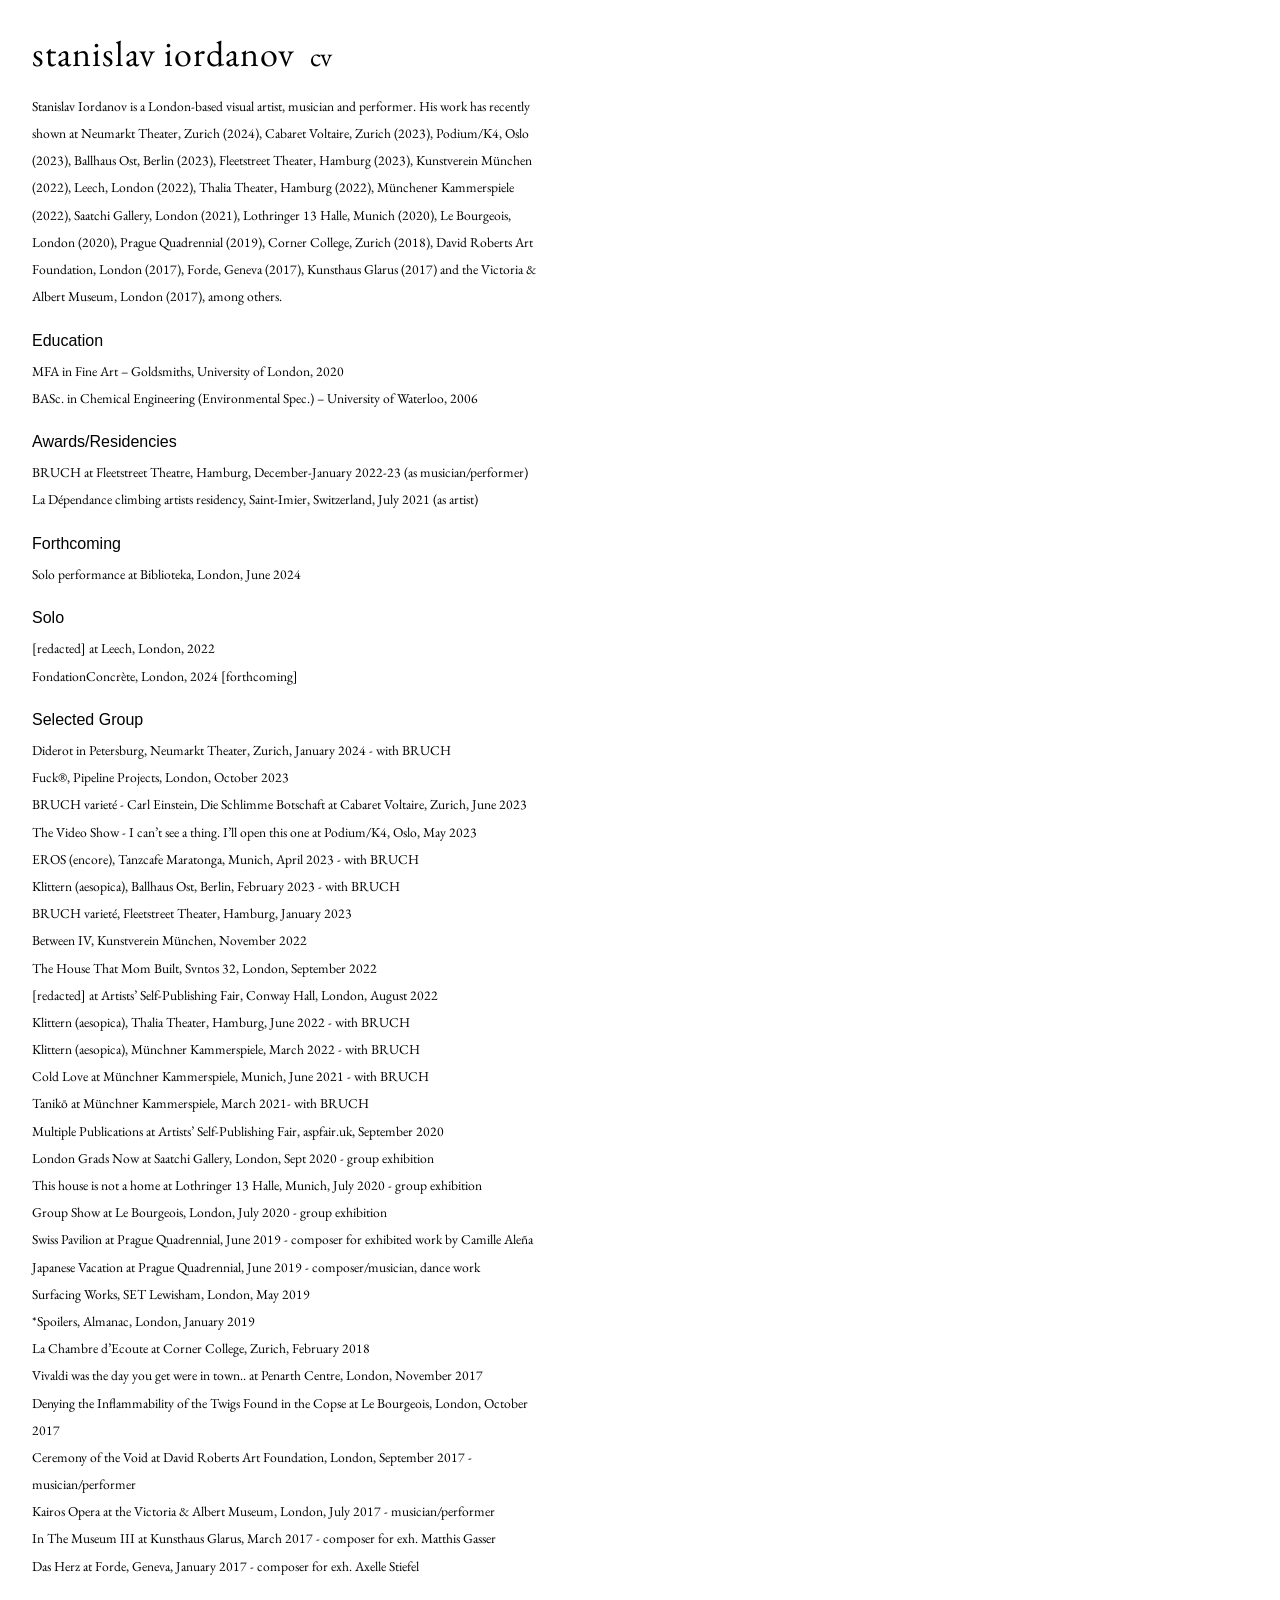
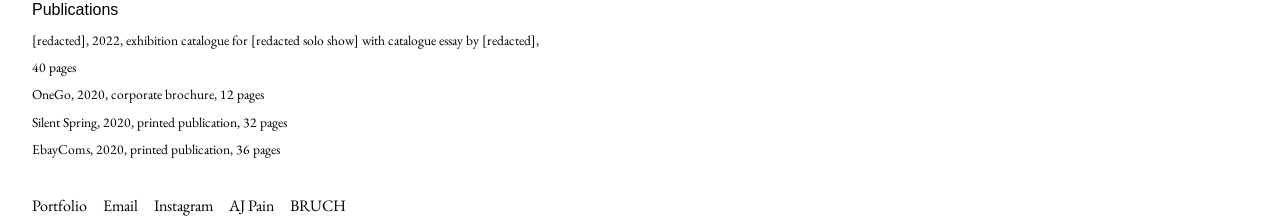
==== cv.html @ e5a2b938 "Add files via upload" ====
<!DOCTYPE html>
<html lang="en">
<head>
    <meta charset="UTF-8">
    <meta http-equiv="X-UA-Compatible" content="IE=edge">
    <meta name="viewport" content="width=device-width, initial-scale=1.0">
    <title>cv</title>
    <link rel="stylesheet" href="css/main.css" type="text/css">
    <link rel="preconnect" href="https://fonts.googleapis.com">
    <link rel="preconnect" href="https://fonts.gstatic.com" crossorigin>
    <link href="https://fonts.googleapis.com/css2?family=EB+Garamond&display=swap" rel="stylesheet">
</head>
<body class="portfolio">
    <div class="wrapper">
        <header>
            <nav>
                <a href="/"><h1>stanislav iordanov</h1></a>
                <h2>cv</h2>
            </nav>
        </header>
        <main>
            <section class="section-cv">
                <p>
                    Stanislav Iordanov is a London-based visual artist, musician and performer. His work has recently shown at Neumarkt Theater, Zurich (2024), Cabaret Voltaire,
                    Zurich (2023), Podium/K4, Oslo (2023), Ballhaus Ost, Berlin (2023), Fleetstreet Theater, Hamburg (2023), Kunstverein München (2022),
                    Leech, London (2022), Thalia Theater, Hamburg (2022), Münchener Kammerspiele (2022), Saatchi Gallery, London (2021),
                    Lothringer 13 Halle, Munich (2020), Le Bourgeois, London (2020), Prague Quadrennial (2019), Corner College, Zurich (2018),
                    David Roberts Art Foundation, London (2017), Forde, Geneva (2017), Kunsthaus Glarus (2017) and the Victoria & Albert Museum, London (2017), among others.
                </p>
            </section>
            <section class="section-cv">
                <h4>Education</h4>
                <p>MFA in Fine Art – Goldsmiths, University of London, 2020</p>
                <p>BASc. in Chemical Engineering (Environmental Spec.) – University of Waterloo, 2006</p>
            </section>
            <section class="section-cv">
                <h4>Awards/Residencies</h4>
                <p>BRUCH at Fleetstreet Theatre, Hamburg, December-January 2022-23 (as musician/performer)</p>
                <p>La Dépendance climbing artists residency, Saint-Imier, Switzerland, July 2021 (as artist)</p>
            </section>
            <section class="section-cv">
                <h4>Forthcoming</h4>
                <p>Solo performance at Biblioteka, London, June 2024</p>
            </section>
            <section class="section-cv">
                <h4>Solo</h4>
                <p>[redacted] at Leech, London, 2022</p>
                <p>FondationConcrète, London, 2024 [forthcoming]</p>
            </section>
            <section class="section-cv">
                <h4>Selected Group</h4>
                <p>Diderot in Petersburg, Neumarkt Theater, Zurich, January 2024 - with BRUCH</p>
                <p>Fuck®, Pipeline Projects, London, October 2023</p>
                <p>BRUCH varieté - Carl Einstein, Die Schlimme Botschaft at Cabaret Voltaire, Zurich, June 2023</p>
                <p>The Video Show - I can’t see a thing. I’ll open this one at Podium/K4, Oslo, May 2023</p>
                <p>EROS (encore), Tanzcafe Maratonga, Munich, April 2023 - with BRUCH</p>
                <p>Klittern (aesopica), Ballhaus Ost, Berlin, February 2023 - with BRUCH</p>
                <p>BRUCH varieté, Fleetstreet Theater, Hamburg, January 2023</p>
                <p>Between IV, Kunstverein München, November 2022</p>
                <p>The House That Mom Built, Svntos 32, London, September 2022</p>
                <p>[redacted] at Artists’ Self-Publishing Fair, Conway Hall, London, August 2022</p>
                <p>Klittern (aesopica), Thalia Theater, Hamburg, June 2022 - with BRUCH</p>
                <p>Klittern (aesopica), Münchner Kammerspiele, March 2022 - with BRUCH</p>
                <p>Cold Love at Münchner Kammerspiele, Munich, June 2021 - with BRUCH</p>
                <p>Tanikō at Münchner Kammerspiele, March 2021- with BRUCH</p>
                <p>Multiple Publications at Artists’ Self-Publishing Fair, aspfair.uk, September 2020</p>
                <p>London Grads Now at Saatchi Gallery, London, Sept 2020 - group exhibition</p>
                <p>This house is not a home at Lothringer 13 Halle, Munich, July 2020 - group exhibition</p>
                <p>Group Show at Le Bourgeois, London, July 2020 - group exhibition</p>
                <p>Swiss Pavilion at Prague Quadrennial, June 2019 - composer for exhibited work by Camille Aleña</p>
                <p>Japanese Vacation at Prague Quadrennial, June 2019 - composer/musician, dance work</p>
                <p>Surfacing Works, SET Lewisham, London, May 2019</p>
                <p>*Spoilers, Almanac, London, January 2019</p>
                <p>La Chambre d’Ecoute at Corner College, Zurich, February 2018</p>
                <p>Vivaldi was the day you get were in town.. at Penarth Centre, London, November 2017</p>
                <p>Denying the Inflammability of the Twigs Found in the Copse at Le Bourgeois, London, October 2017</p>
                <p>Ceremony of the Void at David Roberts Art Foundation, London, September 2017 - musician/performer</p>
                <p>Kairos Opera at the Victoria & Albert Museum, London, July 2017 - musician/performer</p>
                <p>In The Museum III at Kunsthaus Glarus, March 2017 - composer for exh. Matthis Gasser</p>
                <p>Das Herz at Forde, Geneva, January 2017 - composer for exh. Axelle Stiefel</p>
            </section>
            <section class="section-cv">
                <h4>Publications</h4>
                <p>[redacted], 2022, exhibition catalogue for [redacted solo show] with catalogue essay by [redacted], 40 pages</p>
                <p>OneGo, 2020, corporate brochure, 12 pages</p>
                <p>Silent Spring, 2020, printed publication, 32 pages</p>
                <p>EbayComs, 2020, printed publication, 36 pages</p>
            </section>
            <section class="section-cv">
                <ul class="cv-list">
                    <li>
                        <a href="/portfolio.html">Portfolio</a>
                    </li>
                    <li>
                        <a href="mailto:workandnonwork@gmail.com">Email</a>
                    </li>
                    <li>
                        <a href="https://www.instagram.com/stanislav_pain/" target="_blank">Instagram</a>
                    </li>
                    <li>
                        <a href="/ajpain/gigsreleases.html">AJ Pain</a>
                    </li>
                    <li>
                        <a href="https://www.instagram.com/bruch_actually/" target="_blank">BRUCH</a>
                    </li>
                </ul>
            </section>
        </main>
    </div>
</body>
</html>
---- css/main.css ----
/* || Tags || */

* {
    background-color: #fff;
    box-sizing: border-box;
    font-family: 'EB Garamond', serif;
}

a {
	color: #000;
	font-display: normal;
}

	a:link {
		text-decoration: none;
	}

	a:visited {
		color: #000;
		text-decoration: none;
	}

	a:active {
		text-decoration:wavy;
	}

b {
	font-family: inherit;
}

button {
	border: none;
}

em {
	font-family: inherit;
}

h1 {
	font-size: 2.25rem;
	font-weight: normal;
    letter-spacing: 1px;
	margin-bottom: 1rem;
	text-emphasis: none;
}

h1:hover {
	background-color: #00aeef;
	--mask:
    radial-gradient(20.35px at 50% calc(100% + 13.65px),#0000 calc(99% - 3px),#000 calc(101% - 3px) 99%,#0000 101%) calc(50% - 26px) calc(50% - 8px + .5px)/52px 16px repeat-x,
    radial-gradient(20.35px at 50% -13.65px,#0000 calc(99% - 3px),#000 calc(101% - 3px) 99%,#0000 101%) 50% calc(50% + 8px)/52px 16px repeat-x;
  	-webkit-mask: var(--mask);
    mask: var(--mask);
	max-width:100%;
	text-decoration: none;
}

h2 {
	font-size: 1.75rem;
	font-weight: normal;
	margin: 0;
	padding: 0;
}

h4 {
	font-family: Arial, Helvetica, sans-serif;
	font-weight: normal;
	margin-bottom: 0.5rem;
	margin-top: 1;
}

h5 {
	font-family: Arial, Helvetica, sans-serif;
	font-size: 0.625rem;
	text-align: left;
}

h5 a {
	font-family: Arial, Helvetica, sans-serif;
}

header {
	margin-left: 2rem;
}

header nav {
	align-items: baseline;
	display: flex;
	flex-direction: row;
}

header h1 {
	margin-right: 0.938rem;
}

html,
body {
	height: 100%;
	height: 100vh;
	height: -webkit-fill-available;
	margin: 0;
	padding: 0;
	min-height: 100vh;
}

li {
	margin-bottom: 0;
	margin-right: 1rem;
	padding:0;
}

main {
    display: flex;
	flex: 1 0 auto;
	flex-direction: column;
    flex-grow: 1;
	grid-area: main;
	margin:0;
	max-height: 100%;
	max-width: 100%;
	padding: 0;
}

p {
	font-size: 0.85rem;
	line-height: 2;
	margin: 0;
}

section {
	display: flex;
	flex-direction: column;
	max-width: 100%;
}

ul {
    list-style: none;
	margin: 0;
	padding: 0;
}

/* || Classes || */

.cv-list {
	display: flex;
	flex-direction: row;
	margin-top: 2rem;
}

.menu-name:hover {
	background-color: #00aeef;
	--mask:
    radial-gradient(20.35px at 50% calc(100% + 13.65px),#0000 calc(99% - 3px),#000 calc(101% - 3px) 99%,#0000 101%) calc(50% - 26px) calc(50% - 8px + .5px)/52px 16px repeat-x,
    radial-gradient(20.35px at 50% -13.65px,#0000 calc(99% - 3px),#000 calc(101% - 3px) 99%,#0000 101%) 50% calc(50% + 8px)/52px 16px repeat-x;
  	-webkit-mask: var(--mask);
    mask: var(--mask);
	max-width:16%;
	text-decoration: line-through #00aeef;
}

	.menu-name#aj:hover {
		max-width:6%;
	}

.section-cv {
	margin-left: 2rem;
	width: 40%;
}

.splash {
	justify-content: center;
}

	.splash nav {
		margin-left: 2rem;
	}

.submenu {
	animation: fadeIn 1s;
	padding-left: 2.5rem;
}

.submenu h2:hover {
	background-color: #00aeef;
	--mask:
    radial-gradient(20.35px at 50% calc(100% + 13.65px),#0000 calc(99% - 3px),#000 calc(101% - 3px) 99%,#0000 101%) calc(50% - 26px) calc(50% - 8px + .5px)/52px 16px repeat-x,
    radial-gradient(20.35px at 50% -13.65px,#0000 calc(99% - 3px),#000 calc(101% - 3px) 99%,#0000 101%) 50% calc(50% + 8px)/52px 16px repeat-x;
  	-webkit-mask: var(--mask);
    mask: var(--mask);
	max-width:10%;
	text-decoration: line-through #00aeef;
}

@keyframes fadeIn {
	0% { opacity: 0; }
	100% { opacity: 1; }
}

.wrapper {
	display: grid;
	grid-template-rows: auto 1fr auto;
	grid-template-columns: 100%;
	grid-template-areas:
		'header'
		'main'
		'footer';
	min-height: 100vh;
	height: -moz-available;          /* WebKit-based browsers will ignore this. */
    height: -webkit-fill-available;  /* Mozilla-based browsers will ignore this. */
    height: fill-available;
	width: 100%;
}

.wrapper>* {
	padding: 0;
}

/* || @mediaqueries || */

@media only screen and (max-width: 576px) {
	header {
		margin-left: 1rem;
	}

	main {
		margin: 1rem;
	}

	.section-cv {
		margin-left: 0;
		width:70%;
		max-width:100%;
	}
  }
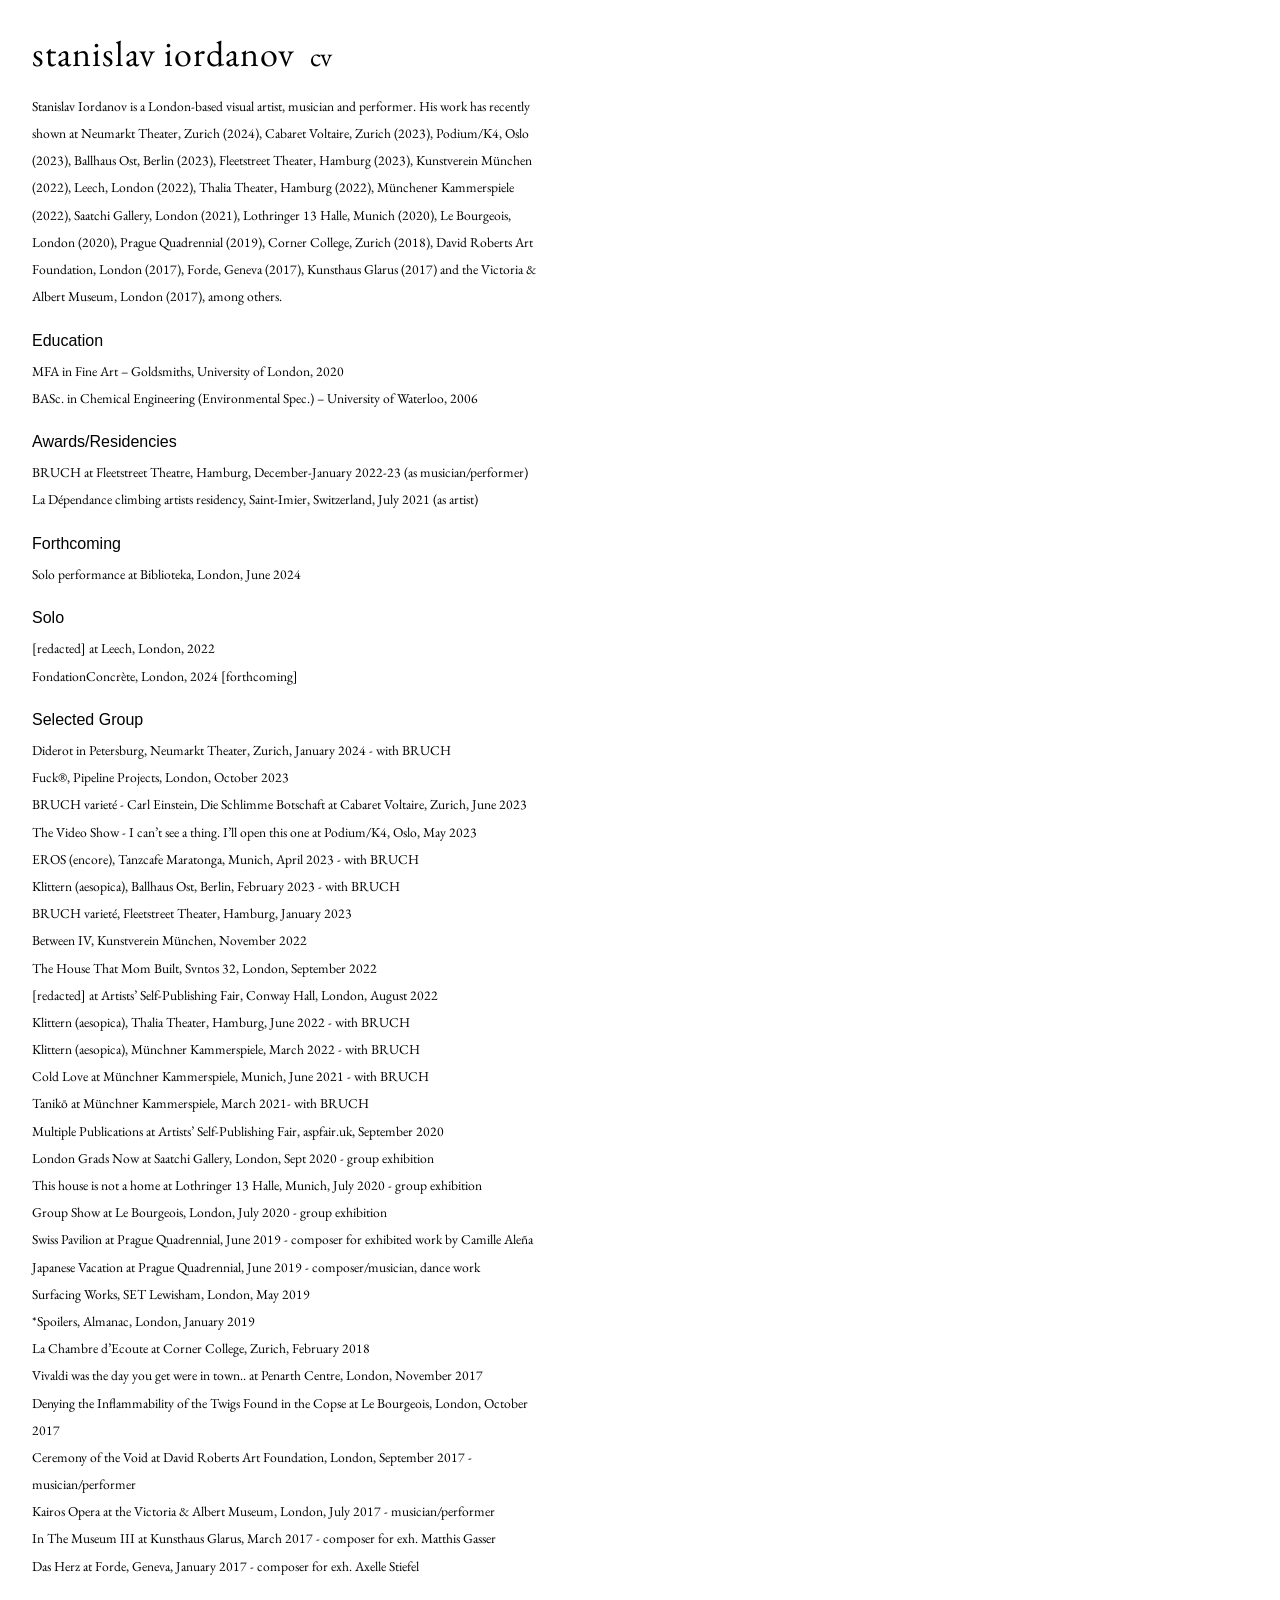
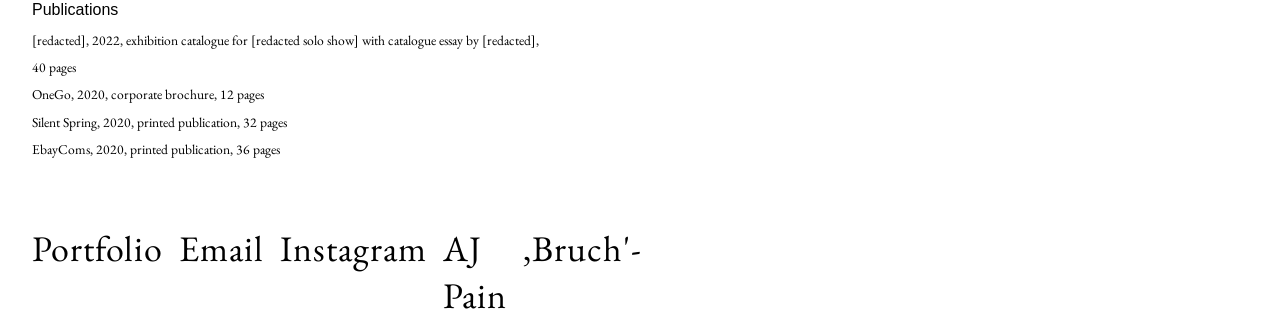
==== commit 740529c0: "Update cv.html" ====
--- a/cv.html
+++ b/cv.html
@@ -87,24 +87,24 @@
                 <p>EbayComs, 2020, printed publication, 36 pages</p>
             </section>
             <section class="section-cv">
-                <ul class="cv-list">
-                    <li>
-                        <a href="/portfolio.html">Portfolio</a>
-                    </li>
-                    <li>
-                        <a href="mailto:workandnonwork@gmail.com">Email</a>
-                    </li>
-                    <li>
-                        <a href="https://www.instagram.com/stanislav_pain/" target="_blank">Instagram</a>
-                    </li>
-                    <li>
-                        <a href="/ajpain/gigsreleases.html">AJ Pain</a>
-                    </li>
-                    <li>
-                        <a href="https://www.instagram.com/bruch_actually/" target="_blank">BRUCH</a>
-                    </li>
-                </ul>
-            </section>
+        <ul class="cv-list">
+            <li>
+                <a href="/portfolio.html"><h1 class="menu-name">Portfolio</h1></a>
+            </li>
+            <li>
+                <a href="mailto:workandnonwork@gmail.com"><h1 class="menu-name">Email</h1></a>
+            </li>
+            <li>
+                <a href="https://www.instagram.com/stanislav_pain/" target="_blank"><h1 class="menu-name">Instagram</h1></a>
+            </li>
+            <li>
+                <a href="/ajpain/gigsreleases.html"><h1 class="menu-name">AJ Pain</h1></a>
+            </li>
+            <li>
+                <a href="https://www.bruch.net/" target="_blank"><h1 class="menu-name">,Bruch'-</h1></a>
+            </li>
+    </ul>
+</section>
         </main>
     </div>
 </body>
--- a/css/main.css
+++ b/css/main.css
@@ -37,6 +37,8 @@
 }
 
 h1 {
+	display: inline-block;
+	width: fit-content;
 	font-size: 2.25rem;
 	font-weight: normal;
     letter-spacing: 1px;
@@ -46,16 +48,18 @@
 
 h1:hover {
 	background-color: #00aeef;
+	color: transparent;
 	--mask:
     radial-gradient(20.35px at 50% calc(100% + 13.65px),#0000 calc(99% - 3px),#000 calc(101% - 3px) 99%,#0000 101%) calc(50% - 26px) calc(50% - 8px + .5px)/52px 16px repeat-x,
     radial-gradient(20.35px at 50% -13.65px,#0000 calc(99% - 3px),#000 calc(101% - 3px) 99%,#0000 101%) 50% calc(50% + 8px)/52px 16px repeat-x;
   	-webkit-mask: var(--mask);
     mask: var(--mask);
-	max-width:100%;
 	text-decoration: none;
 }
 
 h2 {
+	display: inline-block;
+	width: fit-content;
 	font-size: 1.75rem;
 	font-weight: normal;
 	margin: 0;
@@ -149,31 +153,35 @@
 
 .menu-name:hover {
 	background-color: #00aeef;
+	color: transparent;
 	--mask:
     radial-gradient(20.35px at 50% calc(100% + 13.65px),#0000 calc(99% - 3px),#000 calc(101% - 3px) 99%,#0000 101%) calc(50% - 26px) calc(50% - 8px + .5px)/52px 16px repeat-x,
     radial-gradient(20.35px at 50% -13.65px,#0000 calc(99% - 3px),#000 calc(101% - 3px) 99%,#0000 101%) 50% calc(50% + 8px)/52px 16px repeat-x;
   	-webkit-mask: var(--mask);
     mask: var(--mask);
-	max-width:16%;
 	text-decoration: line-through #00aeef;
 }
-
-	.menu-name#aj:hover {
-		max-width:6%;
-	}
 
 .section-cv {
 	margin-left: 2rem;
 	width: 40%;
 }
 
+/*.splash {
+	justify-content: center;
+}*/
+
 .splash {
-	justify-content: center;
+	justify-content: flex-start;
 }
 
 	.splash nav {
+		margin-top: calc(50vh - 130px);   /* 70px = half of the 140px measured height */
 		margin-left: 2rem;
 	}
+
+
+
 
 .submenu {
 	animation: fadeIn 1s;
@@ -182,12 +190,12 @@
 
 .submenu h2:hover {
 	background-color: #00aeef;
+	color: transparent;
 	--mask:
     radial-gradient(20.35px at 50% calc(100% + 13.65px),#0000 calc(99% - 3px),#000 calc(101% - 3px) 99%,#0000 101%) calc(50% - 26px) calc(50% - 8px + .5px)/52px 16px repeat-x,
     radial-gradient(20.35px at 50% -13.65px,#0000 calc(99% - 3px),#000 calc(101% - 3px) 99%,#0000 101%) 50% calc(50% + 8px)/52px 16px repeat-x;
   	-webkit-mask: var(--mask);
     mask: var(--mask);
-	max-width:10%;
 	text-decoration: line-through #00aeef;
 }
 
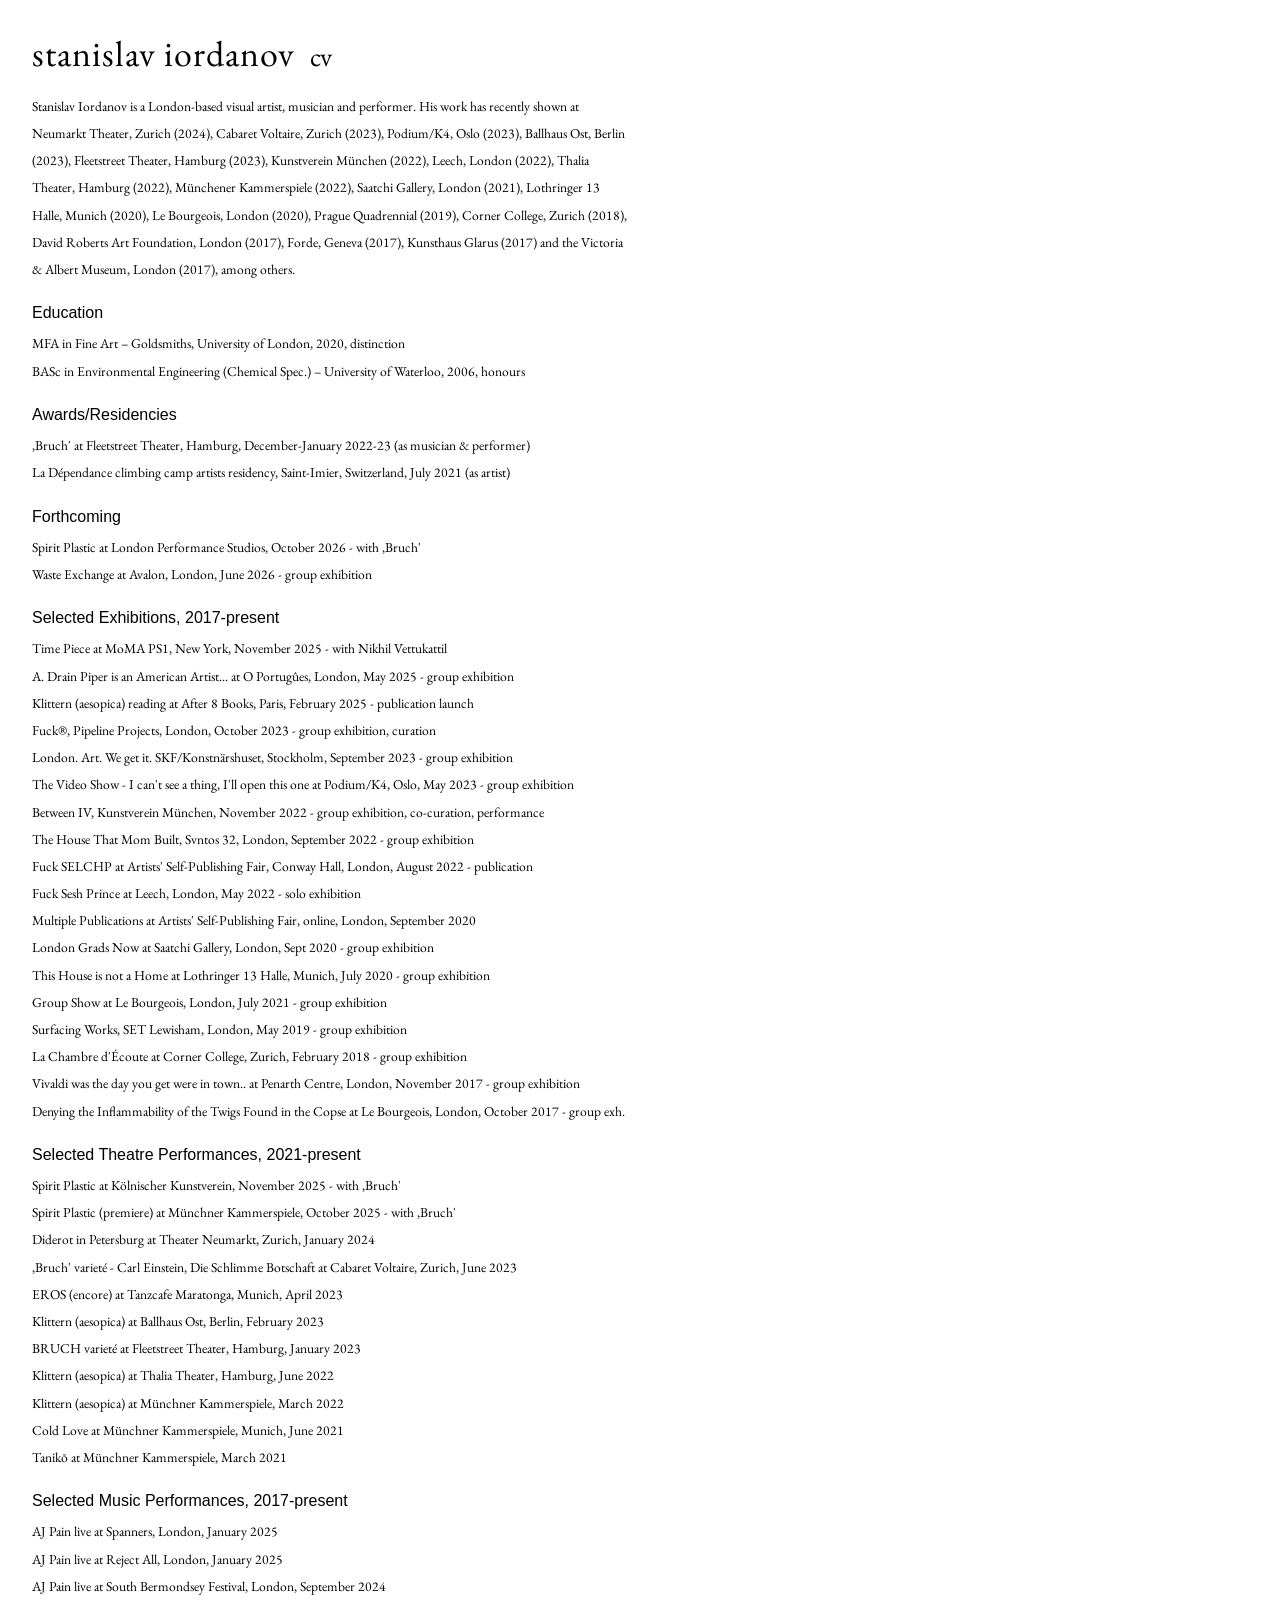
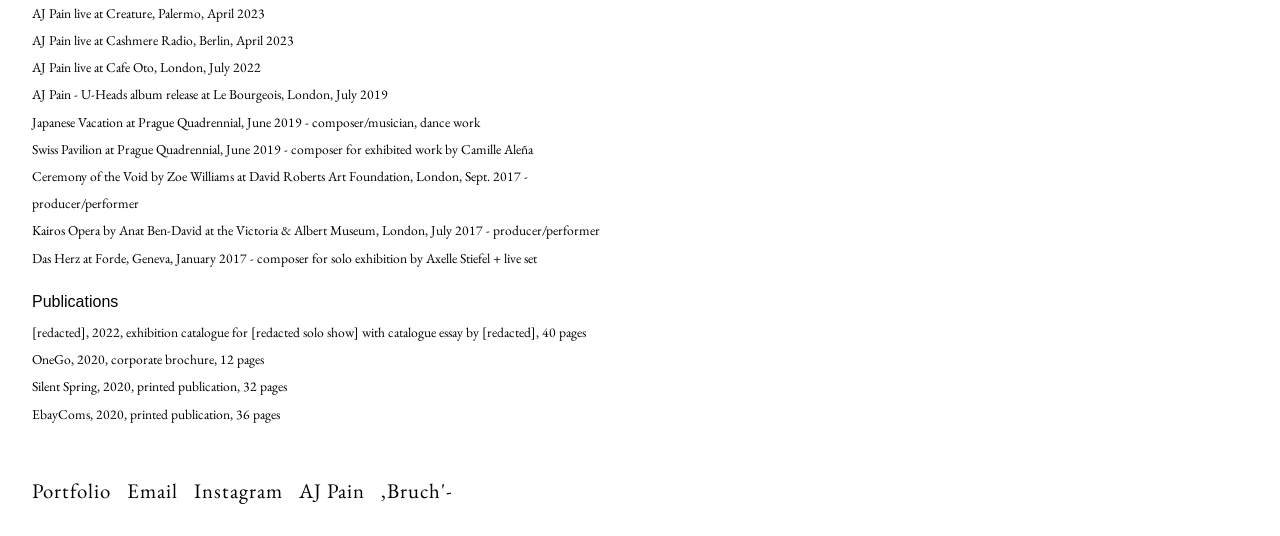
==== commit 494ea619: "cv section fixed" ====
--- a/cv.html
+++ b/cv.html
@@ -30,54 +30,68 @@
             </section>
             <section class="section-cv">
                 <h4>Education</h4>
-                <p>MFA in Fine Art – Goldsmiths, University of London, 2020</p>
-                <p>BASc. in Chemical Engineering (Environmental Spec.) – University of Waterloo, 2006</p>
+                <p>MFA in Fine Art – Goldsmiths, University of London, 2020, distinction</p>
+                <p>BASc in Environmental Engineering (Chemical Spec.) – University of Waterloo, 2006, honours</p>
             </section>
             <section class="section-cv">
                 <h4>Awards/Residencies</h4>
-                <p>BRUCH at Fleetstreet Theatre, Hamburg, December-January 2022-23 (as musician/performer)</p>
-                <p>La Dépendance climbing artists residency, Saint-Imier, Switzerland, July 2021 (as artist)</p>
+                <p>,Bruch' at Fleetstreet Theater, Hamburg, December-January 2022-23 (as musician & performer)</p>
+                <p>La Dépendance climbing camp artists residency, Saint-Imier, Switzerland, July 2021 (as artist)</p>
             </section>
             <section class="section-cv">
                 <h4>Forthcoming</h4>
-                <p>Solo performance at Biblioteka, London, June 2024</p>
+                <p>Spirit Plastic at London Performance Studios, October 2026 - with ,Bruch'</p>
+                <p>Waste Exchange at Avalon, London, June 2026 - group exhibition</p>
             </section>
             <section class="section-cv">
-                <h4>Solo</h4>
-                <p>[redacted] at Leech, London, 2022</p>
-                <p>FondationConcrète, London, 2024 [forthcoming]</p>
+                <h4>Selected Exhibitions, 2017-present</h4>
+                <p>Time Piece at MoMA PS1, New York, November 2025 - with Nikhil Vettukattil</p>
+                <p>A. Drain Piper is an American Artist... at O Portugûes, London, May 2025 - group exhibition</p>
+                <p>Klittern (aesopica) reading at After 8 Books, Paris, February 2025 - publication launch</p>
+                <p>Fuck®, Pipeline Projects, London, October 2023 - group exhibition, curation</p>
+                <p>London. Art. We get it. SKF/Konstnärshuset, Stockholm, September 2023 - group exhibition</p>
+                <p>The Video Show - I can't see a thing, I'll open this one at Podium/K4, Oslo, May 2023 - group exhibition</p>
+                <p>Between IV, Kunstverein München, November 2022 - group exhibition, co-curation, performance</p>
+                <p>The House That Mom Built, Svntos 32, London, September 2022 - group exhibition</p>
+                <p>Fuck SELCHP at Artists' Self-Publishing Fair, Conway Hall, London, August 2022 - publication</p>
+                <p>Fuck Sesh Prince at Leech, London, May 2022 - solo exhibition</p>
+                <p>Multiple Publications at Artists' Self-Publishing Fair, online, London, September 2020</p>
+                <p>London Grads Now at Saatchi Gallery, London, Sept 2020 - group exhibition</p>
+                <p>This House is not a Home at Lothringer 13 Halle, Munich, July 2020 - group exhibition</p>
+                <p>Group Show at Le Bourgeois, London, July 2021 - group exhibition</p>
+                <p>Surfacing Works, SET Lewisham, London, May 2019 - group exhibition</p>
+                <p>La Chambre d'Écoute at Corner College, Zurich, February 2018 - group exhibition</p>
+                <p>Vivaldi was the day you get were in town.. at Penarth Centre, London, November 2017 - group exhibition</p>
+                <p>Denying the Inflammability of the Twigs Found in the Copse at Le Bourgeois, London, October 2017 - group exh.</p>
             </section>
             <section class="section-cv">
-                <h4>Selected Group</h4>
-                <p>Diderot in Petersburg, Neumarkt Theater, Zurich, January 2024 - with BRUCH</p>
-                <p>Fuck®, Pipeline Projects, London, October 2023</p>
-                <p>BRUCH varieté - Carl Einstein, Die Schlimme Botschaft at Cabaret Voltaire, Zurich, June 2023</p>
-                <p>The Video Show - I can’t see a thing. I’ll open this one at Podium/K4, Oslo, May 2023</p>
-                <p>EROS (encore), Tanzcafe Maratonga, Munich, April 2023 - with BRUCH</p>
-                <p>Klittern (aesopica), Ballhaus Ost, Berlin, February 2023 - with BRUCH</p>
-                <p>BRUCH varieté, Fleetstreet Theater, Hamburg, January 2023</p>
-                <p>Between IV, Kunstverein München, November 2022</p>
-                <p>The House That Mom Built, Svntos 32, London, September 2022</p>
-                <p>[redacted] at Artists’ Self-Publishing Fair, Conway Hall, London, August 2022</p>
-                <p>Klittern (aesopica), Thalia Theater, Hamburg, June 2022 - with BRUCH</p>
-                <p>Klittern (aesopica), Münchner Kammerspiele, March 2022 - with BRUCH</p>
-                <p>Cold Love at Münchner Kammerspiele, Munich, June 2021 - with BRUCH</p>
-                <p>Tanikō at Münchner Kammerspiele, March 2021- with BRUCH</p>
-                <p>Multiple Publications at Artists’ Self-Publishing Fair, aspfair.uk, September 2020</p>
-                <p>London Grads Now at Saatchi Gallery, London, Sept 2020 - group exhibition</p>
-                <p>This house is not a home at Lothringer 13 Halle, Munich, July 2020 - group exhibition</p>
-                <p>Group Show at Le Bourgeois, London, July 2020 - group exhibition</p>
+                <h4>Selected Theatre Performances, 2021-present</h4>
+                <p>Spirit Plastic at Kölnischer Kunstverein, November 2025 - with ,Bruch'</p>
+                <p>Spirit Plastic (premiere) at Münchner Kammerspiele, October 2025 - with ,Bruch'</p>
+                <p>Diderot in Petersburg at Theater Neumarkt, Zurich, January 2024</p>
+                <p>,Bruch' varieté - Carl Einstein, Die Schlimme Botschaft at Cabaret Voltaire, Zurich, June 2023</p>
+                <p>EROS (encore) at Tanzcafe Maratonga, Munich, April 2023</p>
+                <p>Klittern (aesopica) at Ballhaus Ost, Berlin, February 2023</p>
+                <p>BRUCH varieté at Fleetstreet Theater, Hamburg, January 2023</p>
+                <p>Klittern (aesopica) at Thalia Theater, Hamburg, June 2022</p>
+                <p>Klittern (aesopica) at Münchner Kammerspiele, March 2022</p>
+                <p>Cold Love at Münchner Kammerspiele, Munich, June 2021</p>
+                <p>Tanikō at Münchner Kammerspiele, March 2021</p>
+            </section>
+            <section class="section-cv">
+                <h4>Selected Music Performances, 2017-present</h4>
+                <p>AJ Pain live at Spanners, London, January 2025</p>
+                <p>AJ Pain live at Reject All, London, January 2025</p>
+                <p>AJ Pain live at South Bermondsey Festival, London, September 2024</p>
+                <p>AJ Pain live at Creature, Palermo, April 2023</p>
+                <p>AJ Pain live at Cashmere Radio, Berlin, April 2023</p>
+                <p>AJ Pain live at Cafe Oto, London, July 2022</p>
+                <p>AJ Pain - U-Heads album release at Le Bourgeois, London, July 2019</p>
+                <p>Japanese Vacation at Prague Quadrennial, June 2019 - composer/musician, dance work</p>
                 <p>Swiss Pavilion at Prague Quadrennial, June 2019 - composer for exhibited work by Camille Aleña</p>
-                <p>Japanese Vacation at Prague Quadrennial, June 2019 - composer/musician, dance work</p>
-                <p>Surfacing Works, SET Lewisham, London, May 2019</p>
-                <p>*Spoilers, Almanac, London, January 2019</p>
-                <p>La Chambre d’Ecoute at Corner College, Zurich, February 2018</p>
-                <p>Vivaldi was the day you get were in town.. at Penarth Centre, London, November 2017</p>
-                <p>Denying the Inflammability of the Twigs Found in the Copse at Le Bourgeois, London, October 2017</p>
-                <p>Ceremony of the Void at David Roberts Art Foundation, London, September 2017 - musician/performer</p>
-                <p>Kairos Opera at the Victoria & Albert Museum, London, July 2017 - musician/performer</p>
-                <p>In The Museum III at Kunsthaus Glarus, March 2017 - composer for exh. Matthis Gasser</p>
-                <p>Das Herz at Forde, Geneva, January 2017 - composer for exh. Axelle Stiefel</p>
+                <p>Ceremony of the Void by Zoe Williams at David Roberts Art Foundation, London, Sept. 2017 - producer/performer</p>
+                <p>Kairos Opera by Anat Ben-David at the Victoria & Albert Museum, London, July 2017 - producer/performer</p>
+                <p>Das Herz at Forde, Geneva, January 2017 - composer for solo exhibition by Axelle Stiefel + live set</p>
             </section>
             <section class="section-cv">
                 <h4>Publications</h4>
@@ -87,24 +101,24 @@
                 <p>EbayComs, 2020, printed publication, 36 pages</p>
             </section>
             <section class="section-cv">
-        <ul class="cv-list">
-            <li>
-                <a href="/portfolio.html"><h1 class="menu-name">Portfolio</h1></a>
-            </li>
-            <li>
-                <a href="mailto:workandnonwork@gmail.com"><h1 class="menu-name">Email</h1></a>
-            </li>
-            <li>
-                <a href="https://www.instagram.com/stanislav_pain/" target="_blank"><h1 class="menu-name">Instagram</h1></a>
-            </li>
-            <li>
-                <a href="/ajpain/gigsreleases.html"><h1 class="menu-name">AJ Pain</h1></a>
-            </li>
-            <li>
-                <a href="https://www.bruch.net/" target="_blank"><h1 class="menu-name">,Bruch'-</h1></a>
-            </li>
-    </ul>
-</section>
+                <ul class="cv-list">
+                    <li>
+                        <a href="/portfolio.html"><h1 class="menu-name">Portfolio</h1></a>
+                    </li>
+                    <li>
+                        <a href="mailto:workandnonwork@gmail.com"><h1 class="menu-name">Email</h1></a>
+                    </li>
+                    <li>
+                        <a href="https://www.instagram.com/stanislav_pain/" target="_blank"><h1 class="menu-name">Instagram</h1></a>
+                    </li>
+                    <li>
+                        <a href="/ajpain/gigsreleases.html"><h1 class="menu-name">AJ Pain</h1></a>
+                    </li>
+                    <li>
+                        <a href="https://www.bruch.net/" target="_blank"><h1 class="menu-name">,Bruch'-</h1></a>
+                    </li>
+                </ul>
+            </section>
         </main>
     </div>
 </body>
--- a/css/main.css
+++ b/css/main.css
@@ -150,7 +150,10 @@
 	flex-direction: row;
 	margin-top: 2rem;
 }
-
+.cv-list h1.menu-name {
+	font-size: 1.3rem;   /* try this, adjust up/down to taste */
+	margin-bottom: 0;
+}
 .menu-name:hover {
 	background-color: #00aeef;
 	color: transparent;
@@ -161,12 +164,19 @@
     mask: var(--mask);
 	text-decoration: line-through #00aeef;
 }
-
+.cv-list h1.menu-name:hover {
+	--mask:
+    radial-gradient(15.26px at 50% calc(100% + 10.24px),#0000 calc(99% - 2.25px),#000 calc(101% - 2.25px) 99%,#0000 101%) calc(50% - 19.5px) calc(50% - 6px + .375px)/39px 12px repeat-x,
+    radial-gradient(15.26px at 50% -10.24px,#0000 calc(99% - 2.25px),#000 calc(101% - 2.25px) 99%,#0000 101%) 50% calc(50% + 6px)/39px 12px repeat-x;
+}
 .section-cv {
 	margin-left: 2rem;
-	width: 40%;
-}
-
+	width: 90%;
+	max-width: 600px;
+}
+.portfolio main {
+	padding-bottom: 2rem;
+}
 /*.splash {
 	justify-content: center;
 }*/
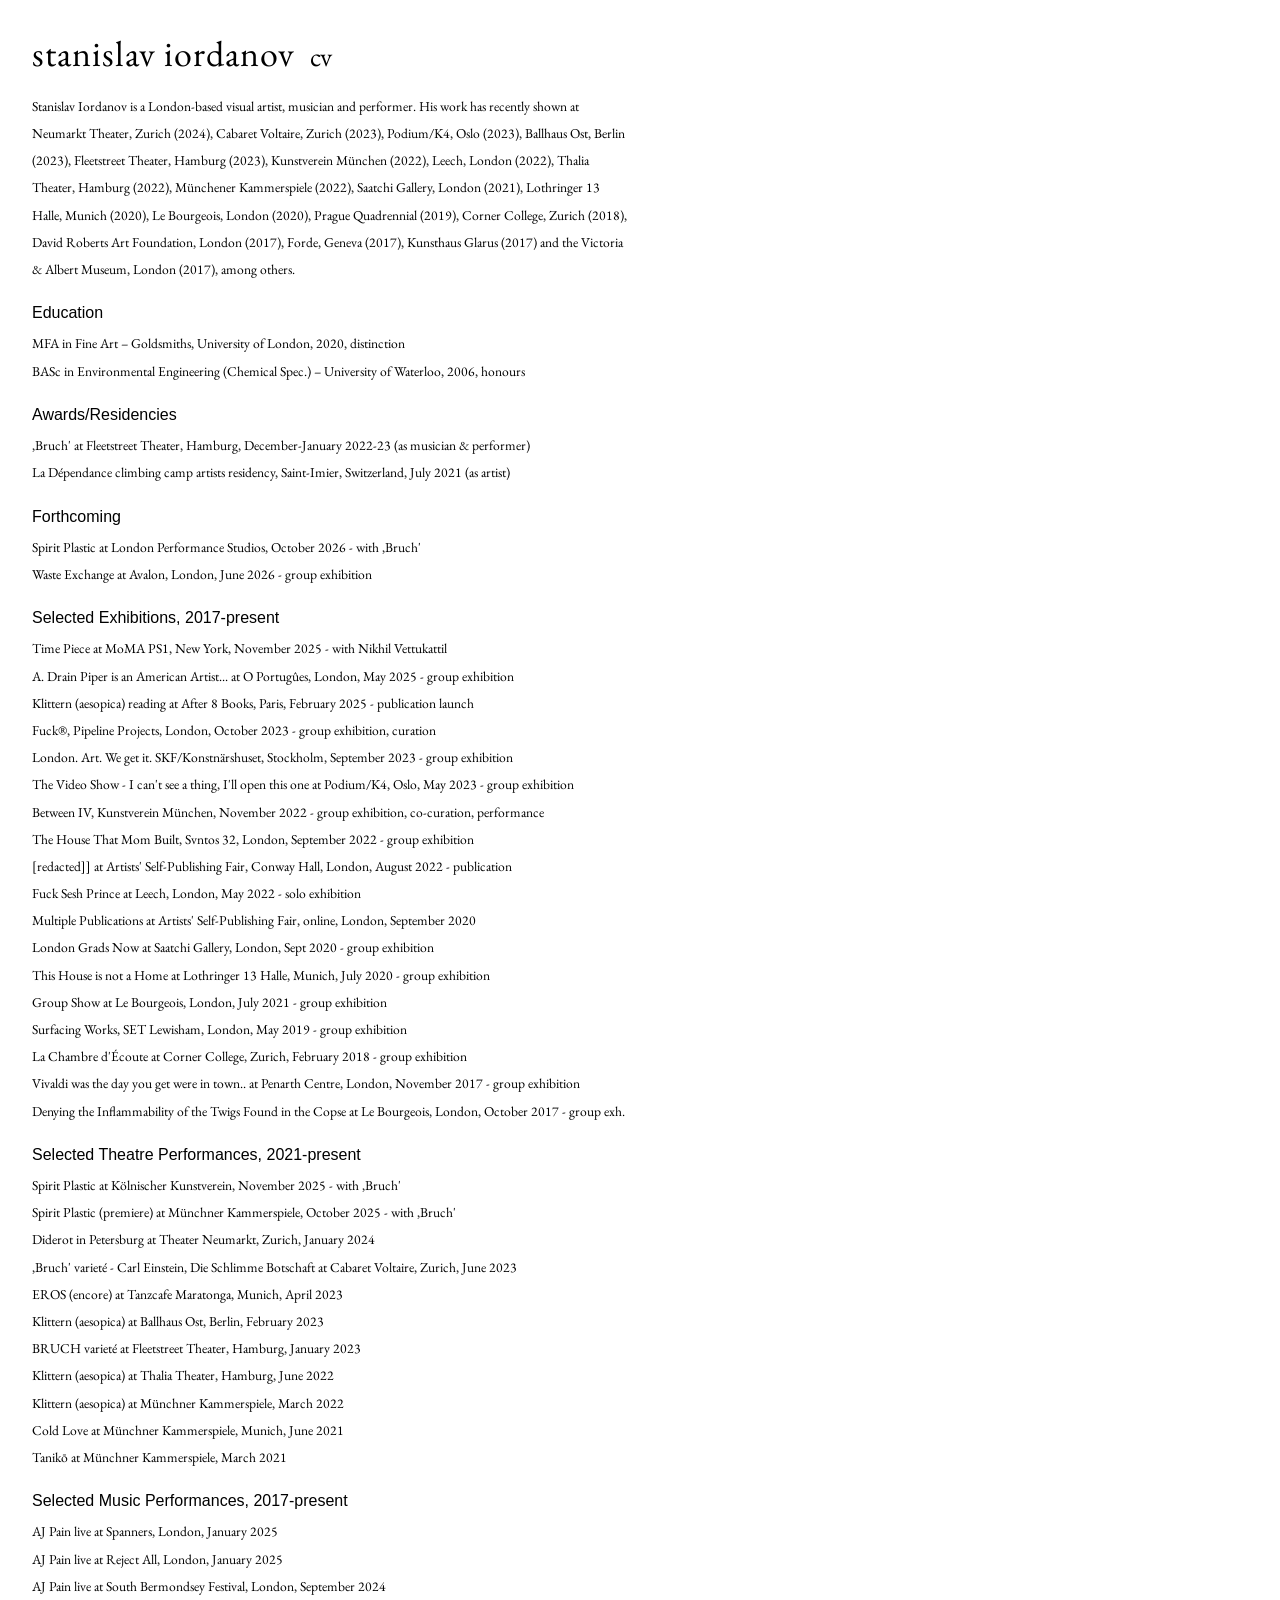
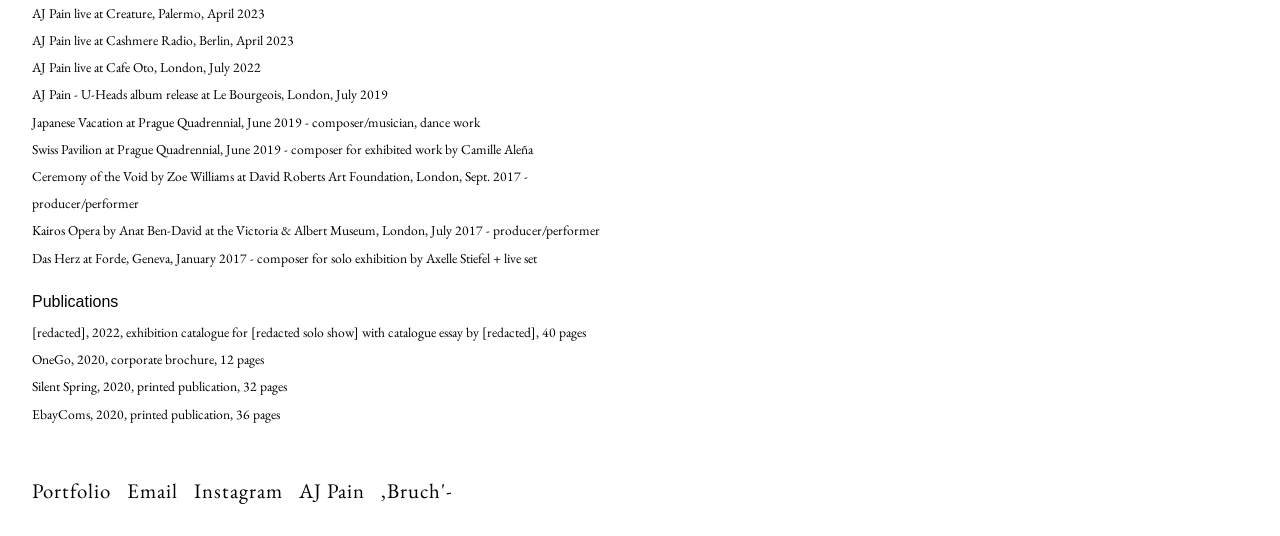
==== commit c631dd39: "Update cv.html" ====
--- a/cv.html
+++ b/cv.html
@@ -53,7 +53,7 @@
                 <p>The Video Show - I can't see a thing, I'll open this one at Podium/K4, Oslo, May 2023 - group exhibition</p>
                 <p>Between IV, Kunstverein München, November 2022 - group exhibition, co-curation, performance</p>
                 <p>The House That Mom Built, Svntos 32, London, September 2022 - group exhibition</p>
-                <p>Fuck SELCHP at Artists' Self-Publishing Fair, Conway Hall, London, August 2022 - publication</p>
+                <p>[redacted]] at Artists' Self-Publishing Fair, Conway Hall, London, August 2022 - publication</p>
                 <p>Fuck Sesh Prince at Leech, London, May 2022 - solo exhibition</p>
                 <p>Multiple Publications at Artists' Self-Publishing Fair, online, London, September 2020</p>
                 <p>London Grads Now at Saatchi Gallery, London, Sept 2020 - group exhibition</p>
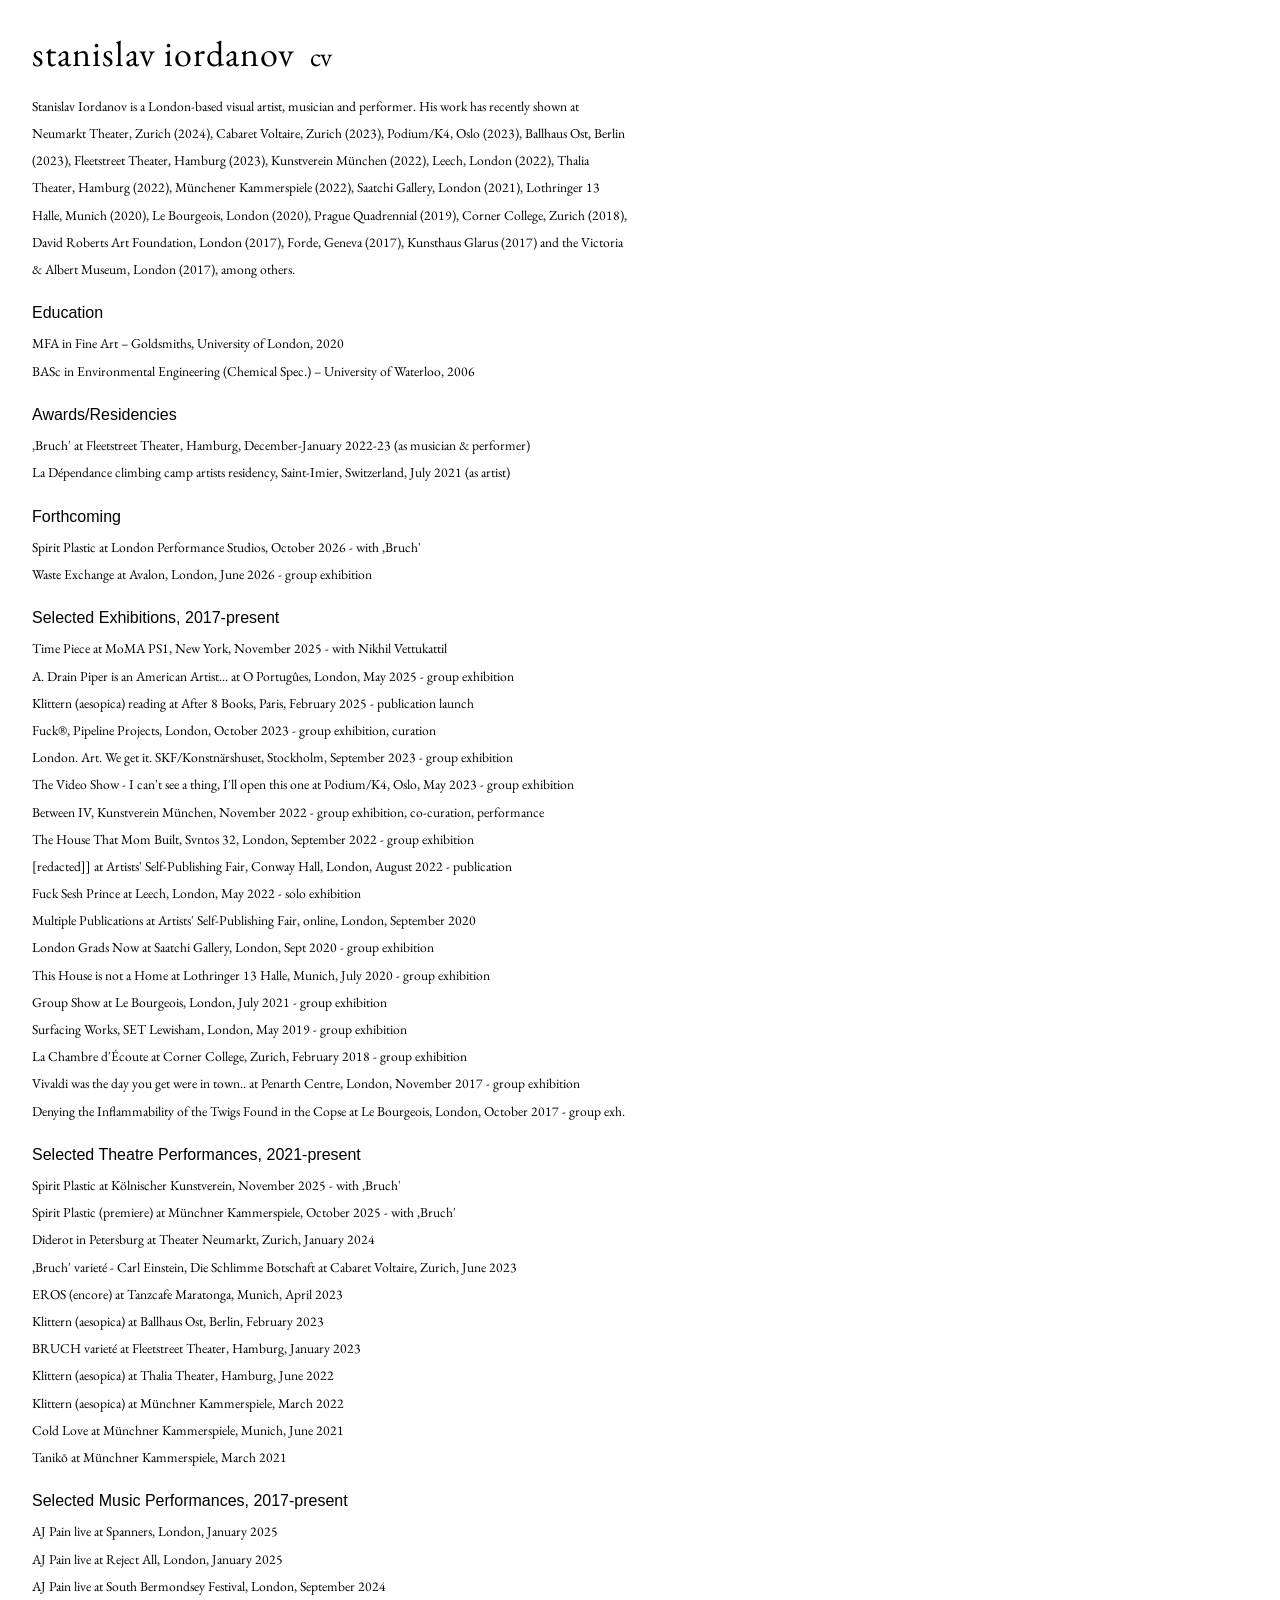
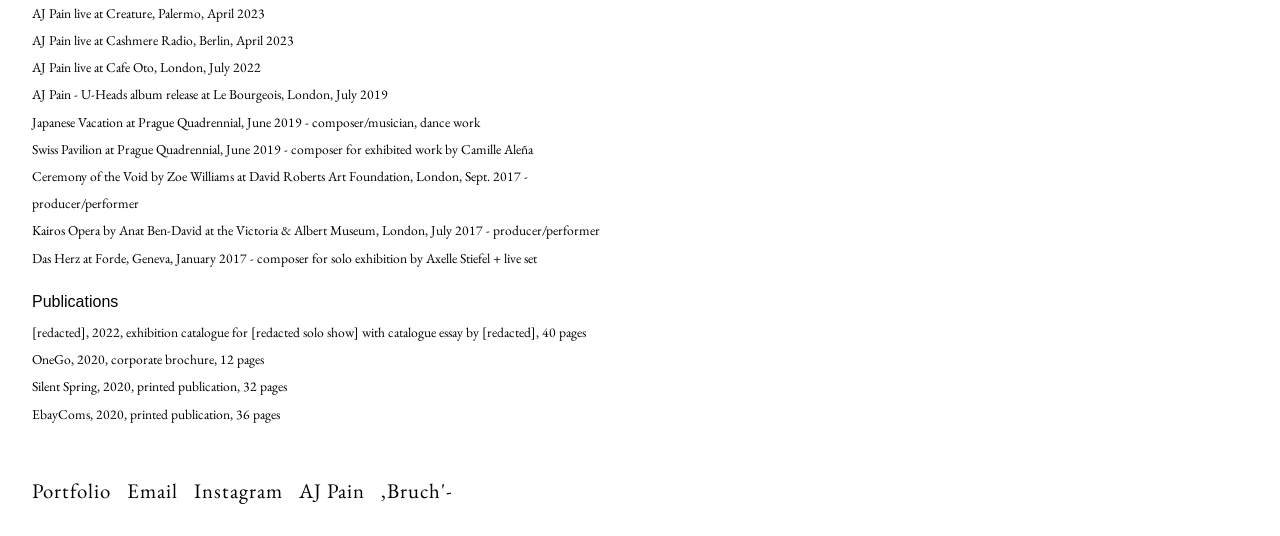
==== commit a4ee6494: "Update cv.html" ====
--- a/cv.html
+++ b/cv.html
@@ -30,8 +30,8 @@
             </section>
             <section class="section-cv">
                 <h4>Education</h4>
-                <p>MFA in Fine Art – Goldsmiths, University of London, 2020, distinction</p>
-                <p>BASc in Environmental Engineering (Chemical Spec.) – University of Waterloo, 2006, honours</p>
+                <p>MFA in Fine Art – Goldsmiths, University of London, 2020</p>
+                <p>BASc in Environmental Engineering (Chemical Spec.) – University of Waterloo, 2006</p>
             </section>
             <section class="section-cv">
                 <h4>Awards/Residencies</h4>
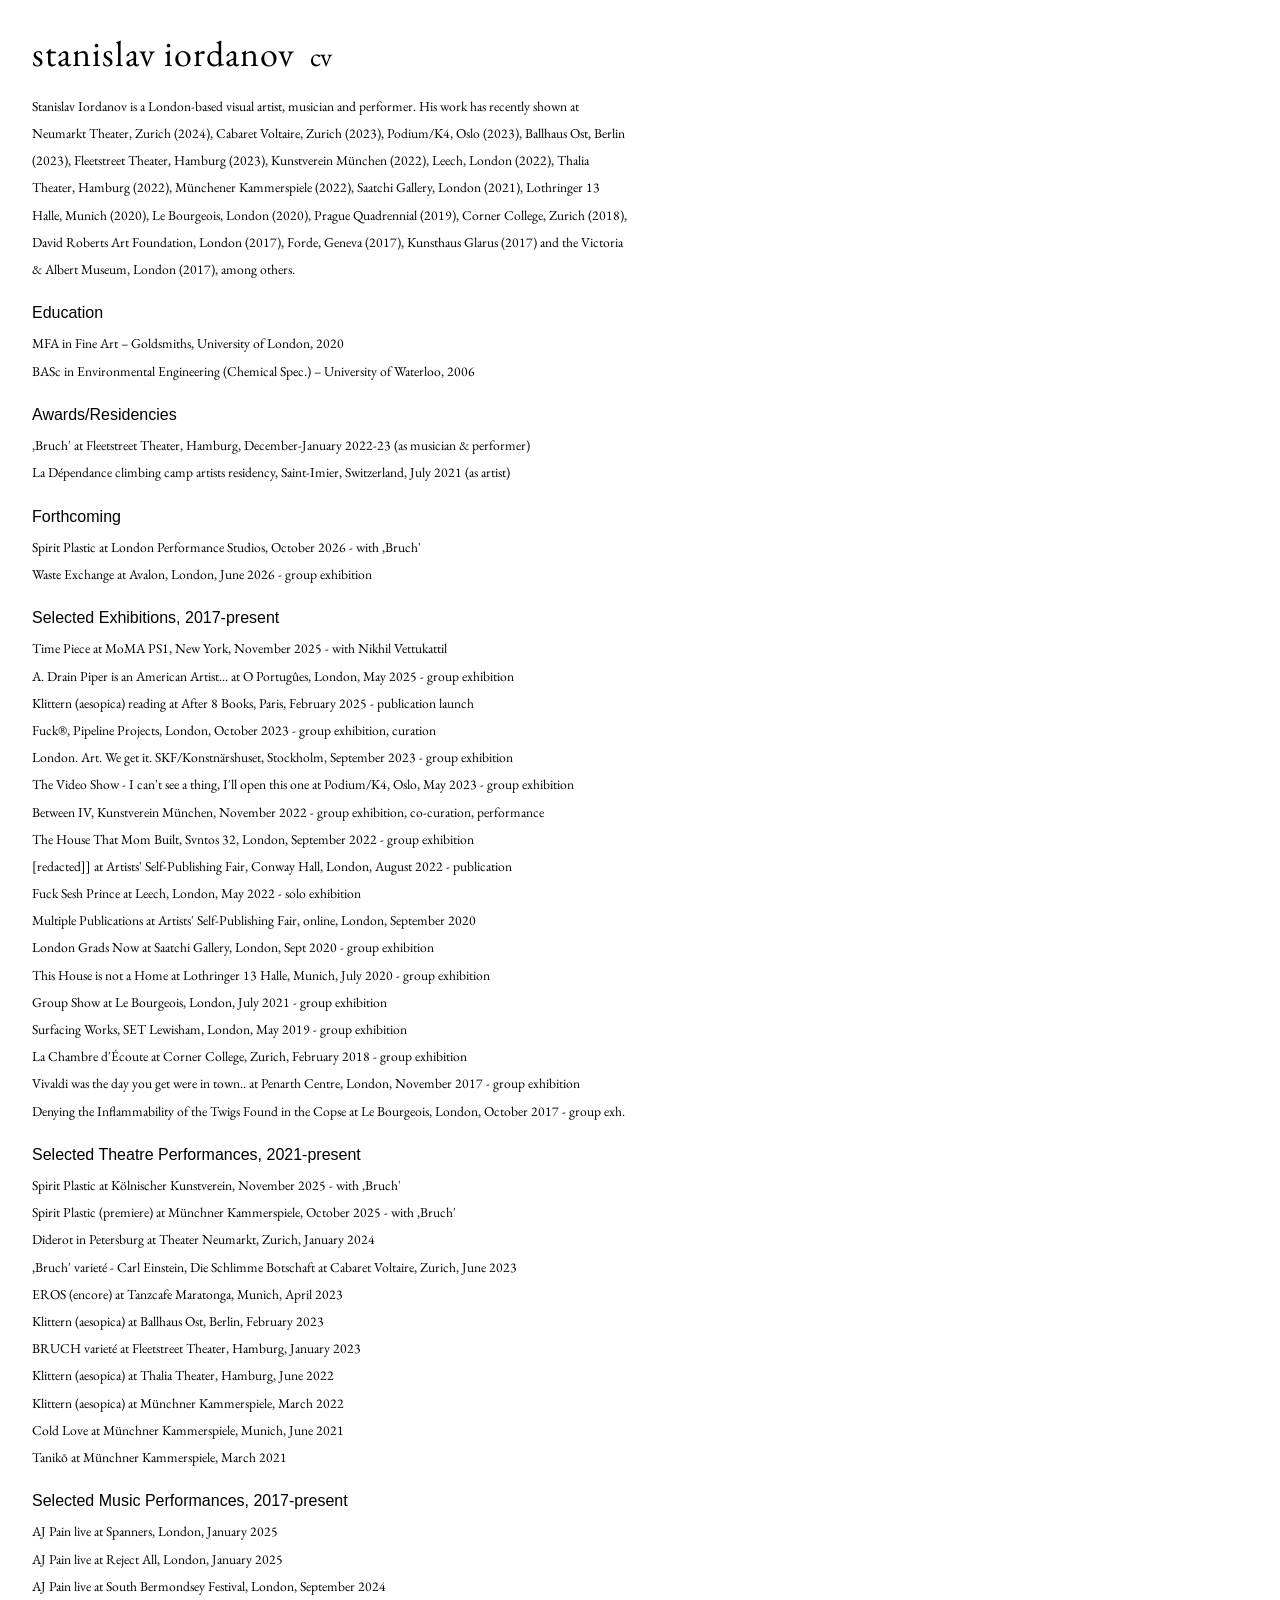
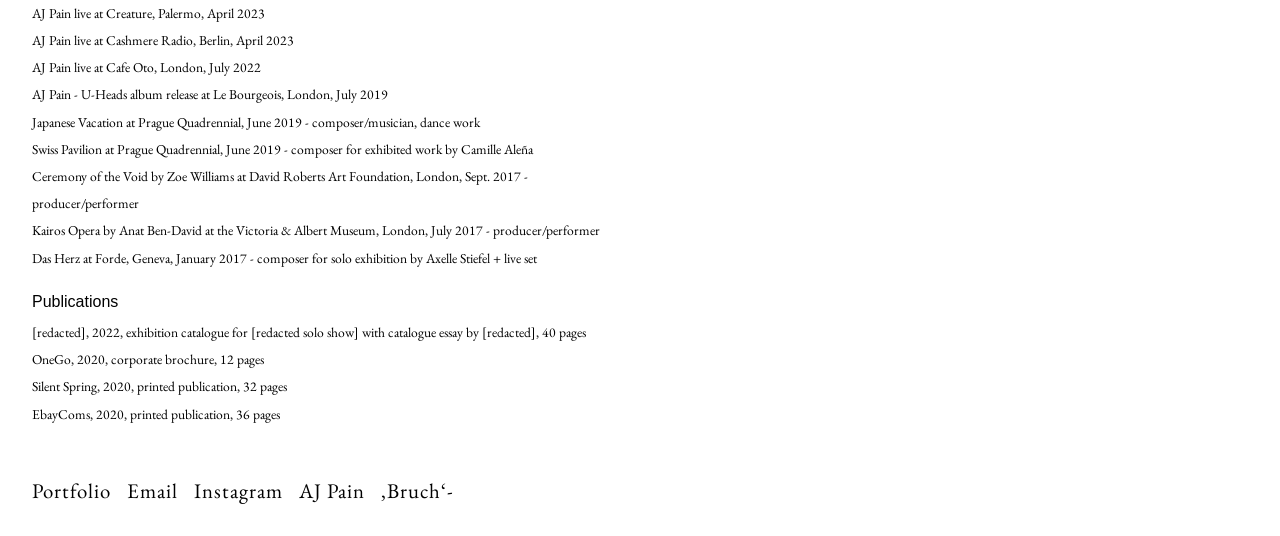
==== commit 9b3dfad0: "Update cv.html" ====
--- a/cv.html
+++ b/cv.html
@@ -115,7 +115,7 @@
                         <a href="/ajpain/gigsreleases.html"><h1 class="menu-name">AJ Pain</h1></a>
                     </li>
                     <li>
-                        <a href="https://www.bruch.net/" target="_blank"><h1 class="menu-name">,Bruch'-</h1></a>
+                        <a href="https://www.bruch.net/" target="_blank"><h1 class="menu-name">,Bruch‘-</h1></a>
                     </li>
                 </ul>
             </section>
